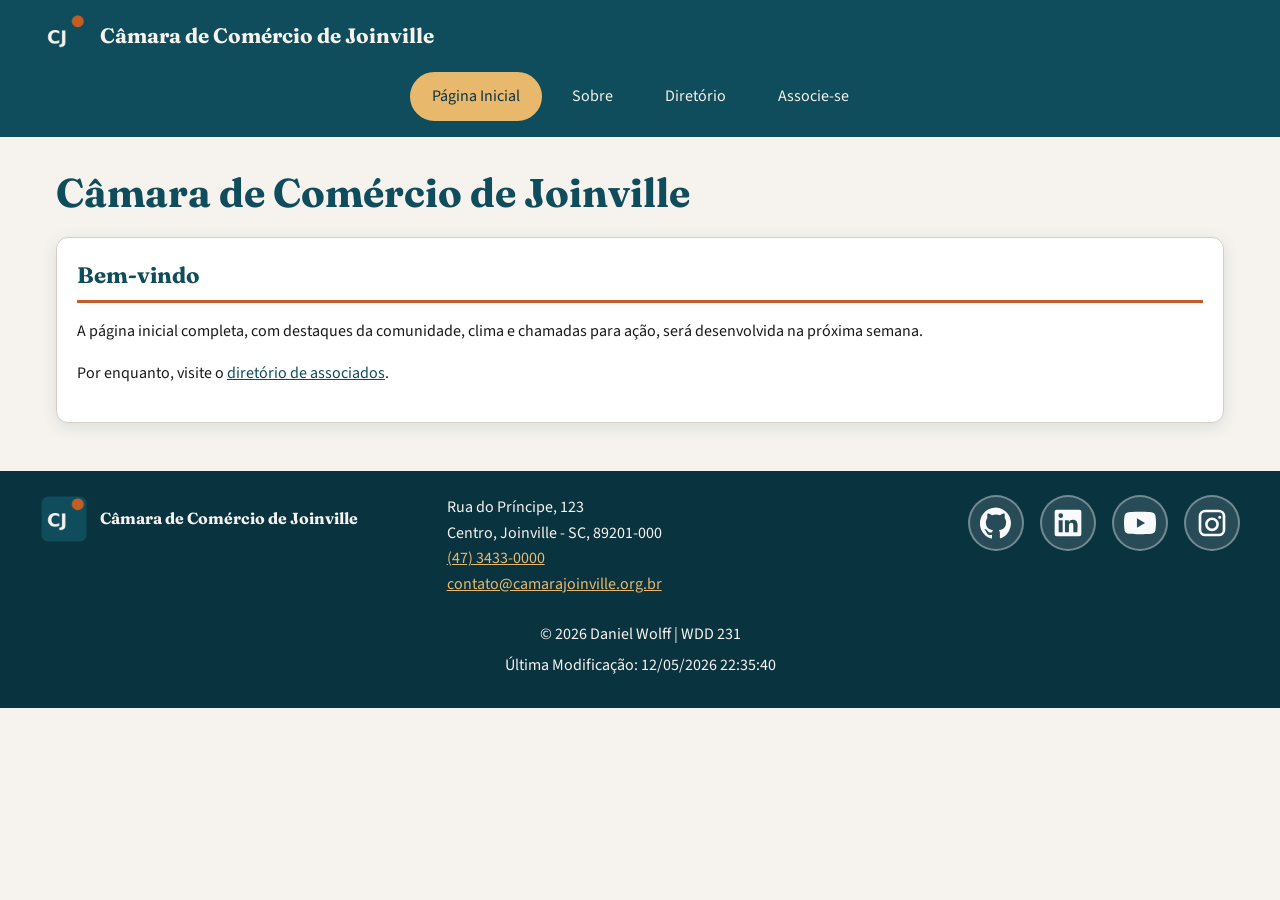
==== camara/index.html @ e0ecb4de "Add Chamber of Commerce directory page with JSON-driven member cards." ====
<!DOCTYPE html>
<html lang="pt-BR">
  <head>
    <meta charset="UTF-8">
    <meta name="viewport" content="width=device-width, initial-scale=1.0">
    <meta
      name="description"
      content="Câmara de Comércio de Joinville: recursos, networking e diretório para empresas de Santa Catarina."
    >
    <meta name="author" content="Daniel Wolff">
    <title>Página Inicial | Câmara de Comércio de Joinville</title>
    <link rel="icon" href="favicon.ico">
    <link rel="preconnect" href="https://fonts.googleapis.com">
    <link rel="preconnect" href="https://fonts.gstatic.com" crossorigin>
    <link
      href="https://fonts.googleapis.com/css2?family=Fraunces:opsz,wght@9..144,600;9..144,700&family=Source+Sans+3:wght@400;600;700&display=swap"
      rel="stylesheet"
    >
    <link rel="stylesheet" href="estilos/normalize.css">
    <link rel="stylesheet" href="estilos/telas-pequenas.css">
    <link rel="stylesheet" href="estilos/maior.css">
    <script src="scripts/navegacao.js" defer></script>
    <script src="scripts/data.js" defer></script>
  </head>
  <body>
    <header>
      <div class="cabecalho-conteudo">
        <a class="marca" href="index.html">
          <img src="imagens/logo.png" alt="Logotipo da Câmara de Comércio de Joinville" width="48" height="48">
          <span>Câmara de Comércio de Joinville</span>
        </a>
        <button
          id="menu-hamburguer"
          type="button"
          aria-label="Abrir menu de navegação"
          aria-expanded="false"
          aria-controls="navegacao-principal"
        >
          <span></span>
          <span></span>
          <span></span>
        </button>
      </div>
      <nav id="navegacao-principal" aria-label="Navegação principal">
        <ul>
          <li><a href="index.html" aria-current="page">Página Inicial</a></li>
          <li><a href="sobre.html">Sobre</a></li>
          <li><a href="diretorio.html">Diretório</a></li>
          <li><a href="associe-se.html">Associe-se</a></li>
        </ul>
      </nav>
    </header>

    <main>
      <h1>Câmara de Comércio de Joinville</h1>
      <section class="pagina-resumo">
        <h2>Bem-vindo</h2>
        <p>
          A página inicial completa, com destaques da comunidade, clima e
          chamadas para ação, será desenvolvida na próxima semana.
        </p>
        <p>
          Por enquanto, visite o
          <a href="diretorio.html">diretório de associados</a>.
        </p>
      </section>
    </main>

    <footer>
      <div class="rodape-grade">
        <div class="rodape-marca">
          <img src="imagens/logo.png" alt="" width="48" height="48">
          <p>Câmara de Comércio de Joinville</p>
        </div>
        <address>
          Rua do Príncipe, 123<br>
          Centro, Joinville - SC, 89201-000<br>
          <a href="tel:+554734330000">(47) 3433-0000</a><br>
          <a href="mailto:contato@camarajoinville.org.br">contato@camarajoinville.org.br</a>
        </address>
        <nav class="redes-sociais" aria-label="Redes sociais">
          <a href="https://github.com/danieldiaswolff" target="_blank" rel="noopener noreferrer" aria-label="GitHub de Daniel Wolff">
            <img src="imagens/icon-github.svg" alt="" width="32" height="32">
          </a>
          <a href="https://www.linkedin.com/in/danieldiaswolff/" target="_blank" rel="noopener noreferrer" aria-label="LinkedIn de Daniel Wolff">
            <img src="imagens/icon-linkedin.svg" alt="" width="32" height="32">
          </a>
          <a href="https://www.youtube.com/" target="_blank" rel="noopener noreferrer" aria-label="YouTube">
            <img src="imagens/icon-youtube.svg" alt="" width="32" height="32">
          </a>
          <a href="https://www.instagram.com/" target="_blank" rel="noopener noreferrer" aria-label="Instagram">
            <img src="imagens/icon-instagram.svg" alt="" width="32" height="32">
          </a>
        </nav>
      </div>
      <p>
        &copy; <span id="anoAtual"></span> Daniel Wolff | WDD 231
      </p>
      <p id="ultimaModificacao"></p>
    </footer>
  </body>
</html>
---- camara/estilos/telas-pequenas.css ----
:root {
  --cor-primaria: #0f4c5c;
  --cor-primaria-escura: #0a3340;
  --cor-secundaria: #c45c26;
  --cor-destaque: #e8b86d;
  --cor-fundo: #f6f3ee;
  --cor-texto: #1a1a1a;
  --cor-texto-claro: #f6f3ee;
  --cor-borda: #d7cfc4;
  --cor-cartao: #ffffff;
  --cor-prata: #4b5563;
  --cor-ouro: #92400e;
  --cor-membro: #0f4c5c;
  --sombra: 0 0.25rem 1rem rgba(15, 76, 92, 0.12);
  --largura-maxima: 75rem;
  --espacamento: 1rem;
  --raio: 0.75rem;
}

*,
*::before,
*::after {
  box-sizing: border-box;
}

html {
  scroll-behavior: smooth;
}

body {
  font-family: "Source Sans 3", "Segoe UI", sans-serif;
  color: var(--cor-texto);
  background-color: var(--cor-fundo);
  line-height: 1.6;
  margin: 0;
}

img {
  max-width: 100%;
  height: auto;
  display: block;
}

a {
  color: var(--cor-primaria);
}

a:focus-visible,
button:focus-visible {
  outline: 3px solid var(--cor-secundaria);
  outline-offset: 2px;
}

header {
  background-color: var(--cor-primaria);
  color: var(--cor-texto-claro);
  padding: 0.75rem var(--espacamento);
}

.cabecalho-conteudo {
  display: flex;
  align-items: center;
  justify-content: space-between;
  gap: 1rem;
  max-width: var(--largura-maxima);
  margin: 0 auto;
}

.marca {
  display: flex;
  align-items: center;
  gap: 0.75rem;
  color: var(--cor-texto-claro);
  text-decoration: none;
}

.marca img {
  width: 3rem;
  height: 3rem;
  border-radius: 0.5rem;
}

.marca span {
  font-family: "Fraunces", Georgia, serif;
  font-size: 1.05rem;
  font-weight: 700;
  line-height: 1.2;
}

#menu-hamburguer {
  display: flex;
  flex-direction: column;
  justify-content: center;
  gap: 0.3rem;
  width: 2.75rem;
  height: 2.75rem;
  padding: 0.5rem;
  border: 2px solid var(--cor-texto-claro);
  border-radius: 0.5rem;
  background: transparent;
  cursor: pointer;
}

#menu-hamburguer span {
  display: block;
  width: 100%;
  height: 0.2rem;
  background-color: var(--cor-texto-claro);
  border-radius: 1rem;
  transition: transform 0.2s ease, opacity 0.2s ease;
}

#menu-hamburguer.aberto span:nth-child(1) {
  transform: translateY(0.5rem) rotate(45deg);
}

#menu-hamburguer.aberto span:nth-child(2) {
  opacity: 0;
}

#menu-hamburguer.aberto span:nth-child(3) {
  transform: translateY(-0.5rem) rotate(-45deg);
}

#navegacao-principal {
  display: none;
  background-color: var(--cor-primaria-escura);
}

#navegacao-principal.aberto {
  display: block;
}

#navegacao-principal ul {
  list-style: none;
  margin: 0;
  padding: 0.5rem var(--espacamento) 1rem;
}

#navegacao-principal a {
  display: block;
  padding: 0.75rem 0.5rem;
  color: var(--cor-texto-claro);
  text-decoration: none;
  border-bottom: 1px solid rgba(246, 243, 238, 0.15);
}

#navegacao-principal a:hover,
#navegacao-principal a[aria-current="page"] {
  color: var(--cor-destaque);
}

main {
  max-width: var(--largura-maxima);
  margin: 0 auto;
  padding: 1.5rem var(--espacamento) 3rem;
}

main > h1 {
  font-family: "Fraunces", Georgia, serif;
  color: var(--cor-primaria);
  margin-top: 0;
  margin-bottom: 0.75rem;
  font-size: 2rem;
}

.introducao {
  margin: 0 0 1.25rem;
  max-width: 42rem;
}

.pagina-resumo {
  background-color: var(--cor-cartao);
  border: 1px solid var(--cor-borda);
  border-radius: var(--raio);
  box-shadow: var(--sombra);
  padding: 1.25rem;
}

.controles-exibicao {
  display: flex;
  flex-wrap: wrap;
  gap: 0.75rem;
  margin-bottom: 1.25rem;
}

.controles-exibicao button {
  flex: 1 1 8rem;
  padding: 0.7rem 1rem;
  border: 2px solid var(--cor-primaria);
  border-radius: 999px;
  background-color: transparent;
  color: var(--cor-primaria);
  font-weight: 700;
  cursor: pointer;
}

.controles-exibicao button:hover,
.controles-exibicao button.ativo {
  background-color: var(--cor-primaria);
  color: var(--cor-texto-claro);
}

section h2 {
  font-family: "Fraunces", Georgia, serif;
  color: var(--cor-primaria);
  margin-top: 0;
  margin-bottom: 1rem;
  font-size: 1.4rem;
  border-bottom: 3px solid var(--cor-secundaria);
  padding-bottom: 0.4rem;
}

#membros.grade {
  display: grid;
  grid-template-columns: 1fr;
  gap: 1rem;
}

#membros.grade article {
  background-color: var(--cor-cartao);
  border: 1px solid var(--cor-borda);
  border-radius: var(--raio);
  box-shadow: var(--sombra);
  padding: 1rem;
  text-align: center;
}

#membros.grade img {
  width: 100%;
  aspect-ratio: 1;
  margin: 0 auto 0.75rem;
  border-radius: calc(var(--raio) - 0.25rem);
  object-fit: cover;
}

#membros.lista {
  display: flex;
  flex-direction: column;
  border: 1px solid var(--cor-borda);
  border-radius: var(--raio);
  overflow: hidden;
  background-color: var(--cor-cartao);
}

#membros.lista article {
  display: grid;
  gap: 0.35rem;
  padding: 1rem;
  border-bottom: 1px solid var(--cor-borda);
  text-align: left;
}

#membros.lista article:nth-child(even) {
  background-color: #efeae3;
}

#membros.lista article:last-child {
  border-bottom: none;
}

#membros.lista img,
#membros.lista .membro-setor {
  display: none;
}

#membros h3 {
  margin: 0 0 0.35rem;
  color: var(--cor-primaria);
  font-size: 1.15rem;
}

#membros p {
  margin: 0.2rem 0;
}

#membros a {
  font-weight: 600;
}

.nivel {
  display: inline-block;
  margin-top: 0.5rem;
  padding: 0.2rem 0.65rem;
  border-radius: 999px;
  color: #fff;
  font-size: 0.85rem;
  font-weight: 700;
}

.nivel-1 {
  background-color: var(--cor-membro);
}

.nivel-2 {
  background-color: var(--cor-prata);
}

.nivel-3 {
  background-color: var(--cor-ouro);
}

.erro {
  color: #7f1d1d;
  font-weight: 700;
}

footer {
  background-color: var(--cor-primaria-escura);
  color: var(--cor-texto-claro);
  padding: 1.5rem var(--espacamento);
  text-align: center;
}

.rodape-grade {
  display: flex;
  flex-direction: column;
  gap: 1.25rem;
  align-items: center;
  margin-bottom: 1.25rem;
}

.rodape-marca {
  display: flex;
  align-items: center;
  gap: 0.75rem;
}

.rodape-marca img {
  width: 3rem;
  height: 3rem;
  border-radius: 0.5rem;
}

.rodape-marca p {
  margin: 0;
  font-family: "Fraunces", Georgia, serif;
  font-weight: 700;
}

address {
  font-style: normal;
  line-height: 1.6;
}

address a {
  color: var(--cor-destaque);
}

.redes-sociais {
  display: flex;
  justify-content: center;
  gap: 1rem;
}

.redes-sociais a {
  display: inline-flex;
  align-items: center;
  justify-content: center;
  width: 3.5rem;
  height: 3.5rem;
  border-radius: 50%;
  background-color: rgba(255, 255, 255, 0.12);
  border: 2px solid rgba(255, 255, 255, 0.35);
  text-decoration: none;
}

.redes-sociais a:hover {
  background-color: var(--cor-secundaria);
  border-color: var(--cor-secundaria);
}

.redes-sociais img {
  width: 2rem;
  height: 2rem;
}

footer > p {
  margin: 0.35rem 0;
}
---- camara/estilos/maior.css ----
@media screen and (min-width: 48rem) {
  #menu-hamburguer {
    display: none;
  }

  header {
    padding-bottom: 0;
  }

  .cabecalho-conteudo {
    flex-wrap: wrap;
  }

  .marca span {
    font-size: 1.3rem;
  }

  #navegacao-principal {
    display: block;
    width: 100%;
    background-color: transparent;
  }

  #navegacao-principal ul {
    display: flex;
    justify-content: center;
    gap: 0.5rem;
    padding: 0.75rem 0 1rem;
  }

  #navegacao-principal a {
    border: 2px solid transparent;
    border-radius: 999px;
    padding: 0.6rem 1.25rem;
    transition: background-color 0.2s ease, color 0.2s ease, border-color 0.2s ease;
  }

  #navegacao-principal a:hover,
  #navegacao-principal a[aria-current="page"] {
    background-color: var(--cor-destaque);
    border-color: var(--cor-destaque);
    color: var(--cor-primaria-escura);
  }

  .controles-exibicao button {
    flex: 0 1 auto;
    min-width: 8rem;
  }

  #membros.grade {
    grid-template-columns: repeat(2, minmax(0, 1fr));
  }

  .rodape-grade {
    display: grid;
    grid-template-columns: repeat(3, minmax(0, 1fr));
    align-items: start;
    text-align: left;
    max-width: var(--largura-maxima);
    margin: 0 auto 1.5rem;
  }

  .redes-sociais {
    justify-content: flex-end;
  }
}

@media screen and (min-width: 64rem) {
  main > h1 {
    font-size: 2.5rem;
  }

  #membros.grade {
    grid-template-columns: repeat(3, minmax(0, 1fr));
  }

  #membros.lista article {
    grid-template-columns: 1.3fr 1.7fr 0.9fr 1.2fr auto;
    align-items: center;
    gap: 1rem;
  }

  #membros.lista h3,
  #membros.lista p {
    margin: 0;
  }
}
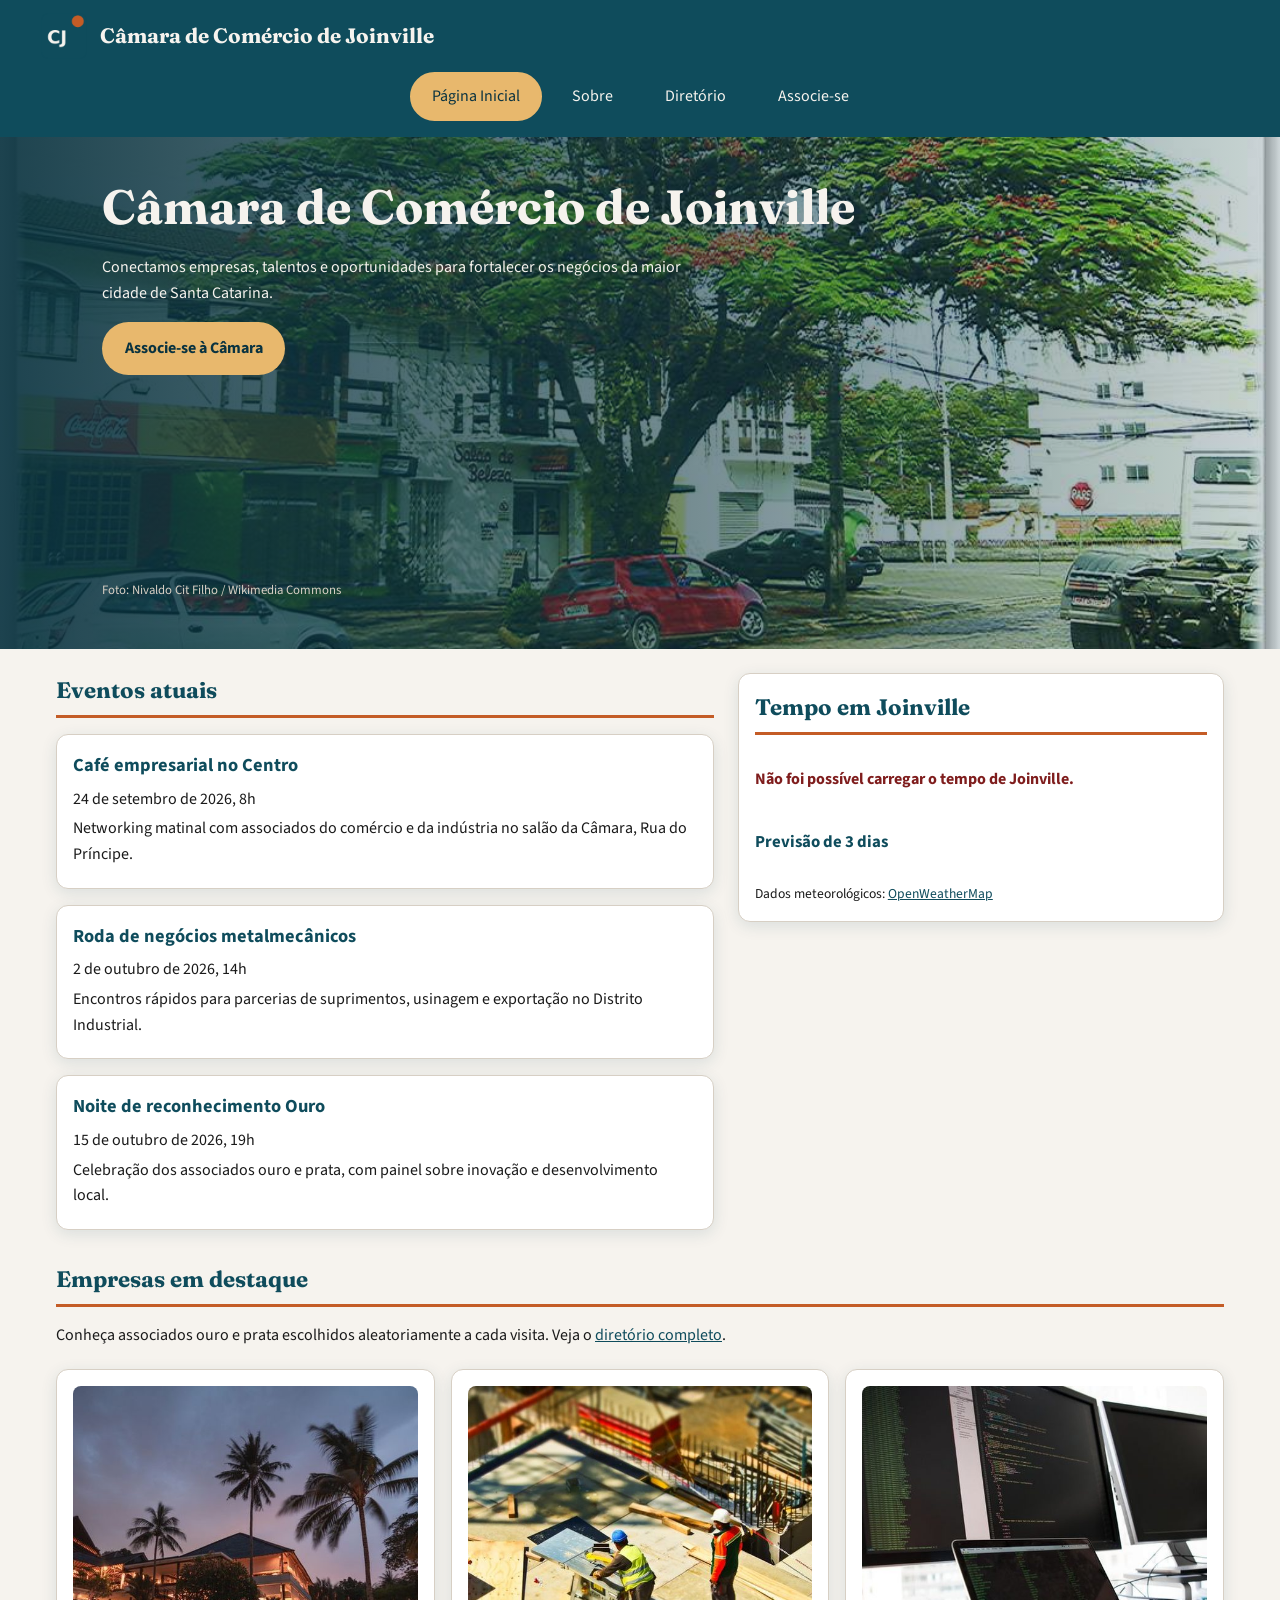
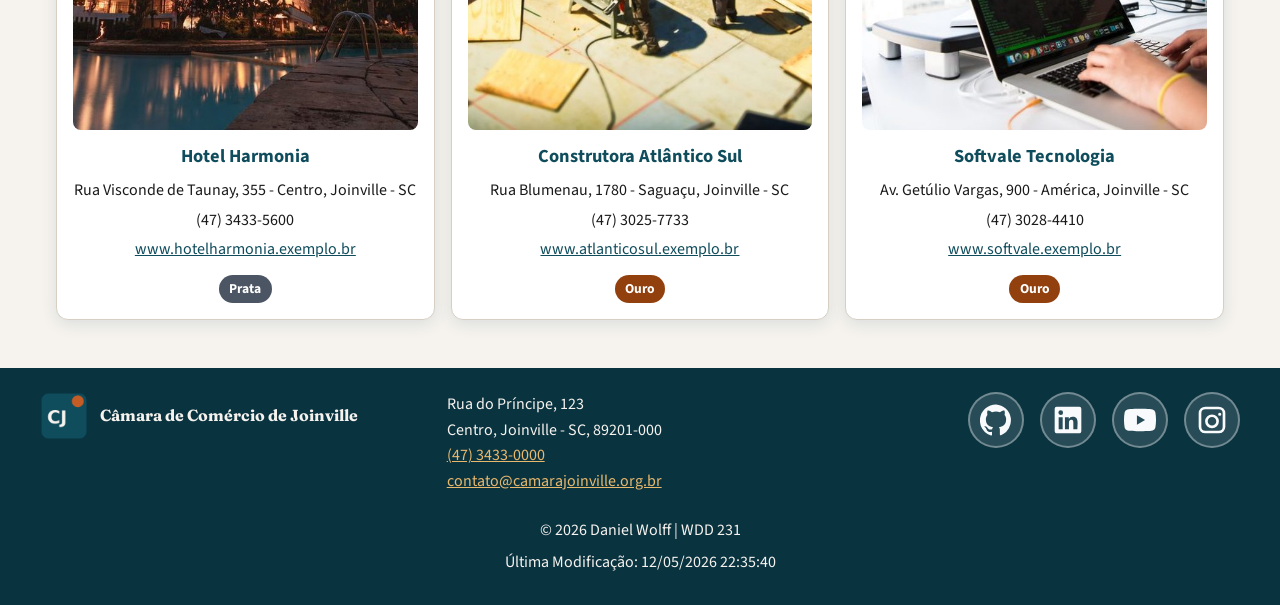
==== commit 268f1366: "Enhance homepage layout and content for the Chamber of Commerce, adding event listings, weather upda" ====
--- a/camara/index.html
+++ b/camara/index.html
@@ -5,11 +5,18 @@
     <meta name="viewport" content="width=device-width, initial-scale=1.0">
     <meta
       name="description"
-      content="Câmara de Comércio de Joinville: recursos, networking e diretório para empresas de Santa Catarina."
+      content="Bem-vindo à Câmara de Comércio de Joinville: eventos, clima da cidade, empresas em destaque e convite para se associar."
     >
     <meta name="author" content="Daniel Wolff">
     <title>Página Inicial | Câmara de Comércio de Joinville</title>
     <link rel="icon" href="favicon.ico">
+    <meta property="og:title" content="Página Inicial | Câmara de Comércio de Joinville">
+    <meta
+      property="og:description"
+      content="Eventos, clima e empresas em destaque da Câmara de Comércio de Joinville. Associe-se e fortaleça seus negócios em Santa Catarina."
+    >
+    <meta property="og:image" content="https://danieldiaswolff.github.io/wdd231/camara/imagens/og-inicio.jpg">
+    <meta property="og:url" content="https://danieldiaswolff.github.io/wdd231/camara/">
     <link rel="preconnect" href="https://fonts.googleapis.com">
     <link rel="preconnect" href="https://fonts.gstatic.com" crossorigin>
     <link
@@ -21,8 +28,10 @@
     <link rel="stylesheet" href="estilos/maior.css">
     <script src="scripts/navegacao.js" defer></script>
     <script src="scripts/data.js" defer></script>
+    <script src="scripts/clima.js" defer></script>
+    <script src="scripts/destaques.js" defer></script>
   </head>
-  <body>
+  <body class="pagina-inicial">
     <header>
       <div class="cabecalho-conteudo">
         <a class="marca" href="index.html">
@@ -52,18 +61,89 @@
     </header>
 
     <main>
-      <h1>Câmara de Comércio de Joinville</h1>
-      <section class="pagina-resumo">
-        <h2>Bem-vindo</h2>
-        <p>
-          A página inicial completa, com destaques da comunidade, clima e
-          chamadas para ação, será desenvolvida na próxima semana.
-        </p>
-        <p>
-          Por enquanto, visite o
-          <a href="diretorio.html">diretório de associados</a>.
-        </p>
+      <section class="heroi">
+        <img
+          src="imagens/heroi-joinville.jpg"
+          alt="Rua comercial de Joinville com lojas, uma árvore florida e carros estacionados"
+          width="1100"
+          height="499"
+          fetchpriority="high"
+        >
+        <div class="heroi-painel">
+          <h1>Câmara de Comércio de Joinville</h1>
+          <p>
+            Conectamos empresas, talentos e oportunidades para fortalecer os
+            negócios da maior cidade de Santa Catarina.
+          </p>
+          <a class="botao-cta" href="associe-se.html">Associe-se à Câmara</a>
+          <p class="credito-foto">Foto: Nivaldo Cit Filho / Wikimedia Commons</p>
+        </div>
       </section>
+
+      <div class="conteudo-inicio">
+        <div class="grade-info">
+          <section class="secao-eventos" aria-labelledby="titulo-eventos">
+            <h2 id="titulo-eventos">Eventos atuais</h2>
+            <div class="lista-eventos">
+              <article class="cartao-evento">
+                <h3>Café empresarial no Centro</h3>
+                <p>
+                  <time datetime="2026-09-24T08:00">24 de setembro de 2026, 8h</time>
+                </p>
+                <p>
+                  Networking matinal com associados do comércio e da indústria
+                  no salão da Câmara, Rua do Príncipe.
+                </p>
+              </article>
+              <article class="cartao-evento">
+                <h3>Roda de negócios metalmecânicos</h3>
+                <p>
+                  <time datetime="2026-10-02T14:00">2 de outubro de 2026, 14h</time>
+                </p>
+                <p>
+                  Encontros rápidos para parcerias de suprimentos, usinagem e
+                  exportação no Distrito Industrial.
+                </p>
+              </article>
+              <article class="cartao-evento">
+                <h3>Noite de reconhecimento Ouro</h3>
+                <p>
+                  <time datetime="2026-10-15T19:00">15 de outubro de 2026, 19h</time>
+                </p>
+                <p>
+                  Celebração dos associados ouro e prata, com painel sobre
+                  inovação e desenvolvimento local.
+                </p>
+              </article>
+            </div>
+          </section>
+
+          <section class="secao-tempo" aria-labelledby="titulo-tempo">
+            <h2 id="titulo-tempo">Tempo em Joinville</h2>
+            <div id="tempo-atual" aria-live="polite">
+              <p>Carregando o tempo atual...</p>
+            </div>
+            <h3>Previsão de 3 dias</h3>
+            <ul id="previsao" class="lista-previsao">
+              <li>Carregando a previsão...</li>
+            </ul>
+            <p class="credito-clima">
+              Dados meteorológicos:
+              <a href="https://openweathermap.org/" target="_blank" rel="noopener noreferrer">OpenWeatherMap</a>
+            </p>
+          </section>
+        </div>
+
+        <section class="secao-destaques" aria-labelledby="titulo-destaques">
+          <h2 id="titulo-destaques">Empresas em destaque</h2>
+          <p class="introducao">
+            Conheça associados ouro e prata escolhidos aleatoriamente a cada
+            visita. Veja o
+            <a href="diretorio.html">diretório completo</a>.
+          </p>
+          <div id="destaques" class="grade-destaques"></div>
+        </section>
+      </div>
     </main>
 
     <footer>
--- a/camara/estilos/telas-pequenas.css
+++ b/camara/estilos/telas-pequenas.css
@@ -378,3 +378,176 @@
 footer > p {
   margin: 0.35rem 0;
 }
+
+.pagina-inicial main {
+  max-width: none;
+  padding: 0;
+}
+
+.heroi {
+  display: flex;
+  flex-direction: column;
+  background-color: var(--cor-primaria);
+}
+
+.heroi img {
+  width: 100%;
+  height: 14rem;
+  object-fit: cover;
+}
+
+.heroi-painel {
+  padding: 1.25rem var(--espacamento) 1.5rem;
+  color: var(--cor-texto-claro);
+}
+
+.heroi-painel h1 {
+  font-family: "Fraunces", Georgia, serif;
+  margin: 0 0 0.6rem;
+  font-size: 1.85rem;
+  color: var(--cor-texto-claro);
+}
+
+.heroi-painel p {
+  margin: 0 0 1rem;
+  max-width: 38rem;
+}
+
+.botao-cta {
+  display: inline-block;
+  width: fit-content;
+  align-self: flex-start;
+  background-color: var(--cor-destaque);
+  color: var(--cor-primaria-escura);
+  font-weight: 700;
+  text-decoration: none;
+  padding: 0.85rem 1.4rem;
+  border-radius: 999px;
+}
+
+.botao-cta:hover {
+  background-color: var(--cor-texto-claro);
+}
+
+.credito-foto {
+  margin: 0.9rem 0 0;
+  font-size: 0.8rem;
+  color: #d7cfc4;
+}
+
+.conteudo-inicio {
+  max-width: var(--largura-maxima);
+  margin: 0 auto;
+  padding: 1.5rem var(--espacamento) 3rem;
+}
+
+.grade-info {
+  display: grid;
+  grid-template-columns: 1fr;
+  gap: 1.5rem;
+  margin-bottom: 2rem;
+}
+
+.lista-eventos,
+.grade-destaques {
+  display: grid;
+  grid-template-columns: 1fr;
+  gap: 1rem;
+}
+
+.cartao-evento,
+.cartao-destaque,
+.secao-tempo {
+  background-color: var(--cor-cartao);
+  border: 1px solid var(--cor-borda);
+  border-radius: var(--raio);
+  box-shadow: var(--sombra);
+  padding: 1rem;
+}
+
+.cartao-evento h3,
+.cartao-destaque h3 {
+  margin: 0 0 0.4rem;
+  color: var(--cor-primaria);
+  font-size: 1.15rem;
+}
+
+.cartao-evento p,
+.cartao-destaque p {
+  margin: 0.25rem 0;
+}
+
+.secao-tempo h3 {
+  font-size: 1.05rem;
+  margin: 1.25rem 0 0.75rem;
+  color: var(--cor-primaria);
+}
+
+#tempo-atual {
+  display: flex;
+  align-items: center;
+  gap: 0.75rem;
+}
+
+.temperatura-atual {
+  margin: 0;
+  font-size: 2.4rem;
+  font-weight: 700;
+  line-height: 1;
+  color: var(--cor-primaria);
+}
+
+#tempo-atual figure {
+  margin: 0;
+  display: flex;
+  align-items: center;
+  gap: 0.35rem;
+}
+
+#tempo-atual figcaption {
+  font-weight: 600;
+}
+
+.lista-previsao {
+  list-style: none;
+  margin: 0;
+  padding: 0;
+  display: grid;
+  grid-template-columns: 1fr;
+  gap: 0.75rem;
+}
+
+.lista-previsao li {
+  background-color: var(--cor-fundo);
+  border-radius: var(--raio);
+  padding: 0.75rem;
+  text-align: center;
+}
+
+.previsao-dia {
+  margin: 0;
+  font-weight: 700;
+  color: var(--cor-primaria);
+}
+
+.previsao-temp {
+  margin: 0.2rem 0 0;
+  font-size: 1.25rem;
+}
+
+.credito-clima {
+  margin: 1rem 0 0;
+  font-size: 0.85rem;
+}
+
+.cartao-destaque {
+  text-align: center;
+}
+
+.cartao-destaque img {
+  width: 100%;
+  aspect-ratio: 1;
+  margin: 0 auto 0.75rem;
+  border-radius: calc(var(--raio) - 0.25rem);
+  object-fit: cover;
+}
--- a/camara/estilos/maior.css
+++ b/camara/estilos/maior.css
@@ -63,11 +63,62 @@
   .redes-sociais {
     justify-content: flex-end;
   }
+
+  .heroi {
+    position: relative;
+  }
+
+  .heroi img {
+    height: 26rem;
+  }
+
+  .heroi-painel {
+    position: absolute;
+    inset: 0;
+    display: flex;
+    flex-direction: column;
+    justify-content: center;
+    padding: 2rem 8%;
+    background: linear-gradient(90deg, rgba(10, 51, 64, 0.92) 0%, rgba(10, 51, 64, 0.55) 55%, rgba(10, 51, 64, 0.2) 100%);
+  }
+
+  .heroi-painel h1 {
+    font-size: 2.4rem;
+  }
+
+  .heroi-painel .credito-foto {
+    margin-top: auto;
+  }
+
+  .grade-info {
+    grid-template-columns: 1.15fr 0.85fr;
+    align-items: start;
+  }
+
+  .lista-previsao {
+    grid-template-columns: repeat(3, minmax(0, 1fr));
+  }
+
+  .grade-destaques {
+    grid-template-columns: repeat(3, minmax(0, 1fr));
+  }
 }
 
 @media screen and (min-width: 64rem) {
   main > h1 {
     font-size: 2.5rem;
+  }
+
+  .heroi img {
+    height: 32rem;
+  }
+
+  .heroi-painel h1 {
+    font-size: 3rem;
+  }
+
+  .grade-destaques {
+    grid-template-columns: repeat(3, minmax(0, 1fr));
   }
 
   #membros.grade {
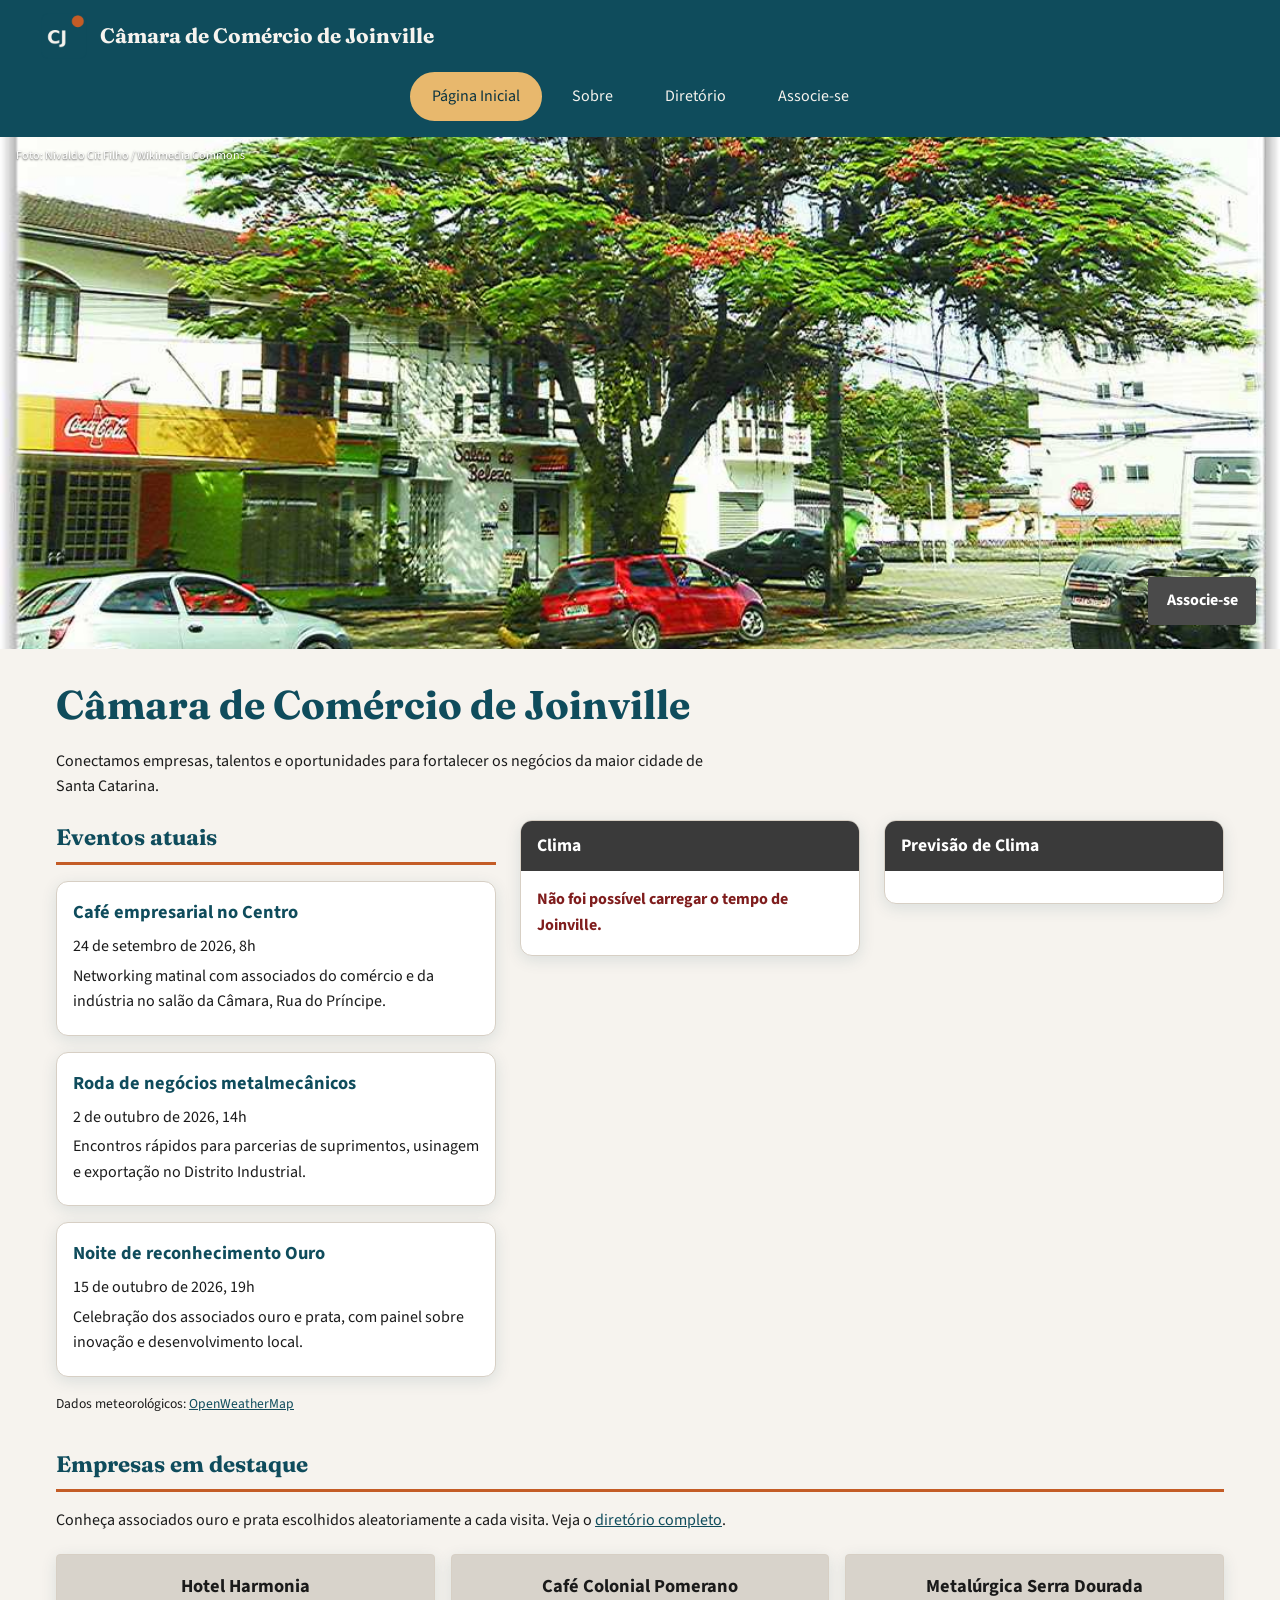
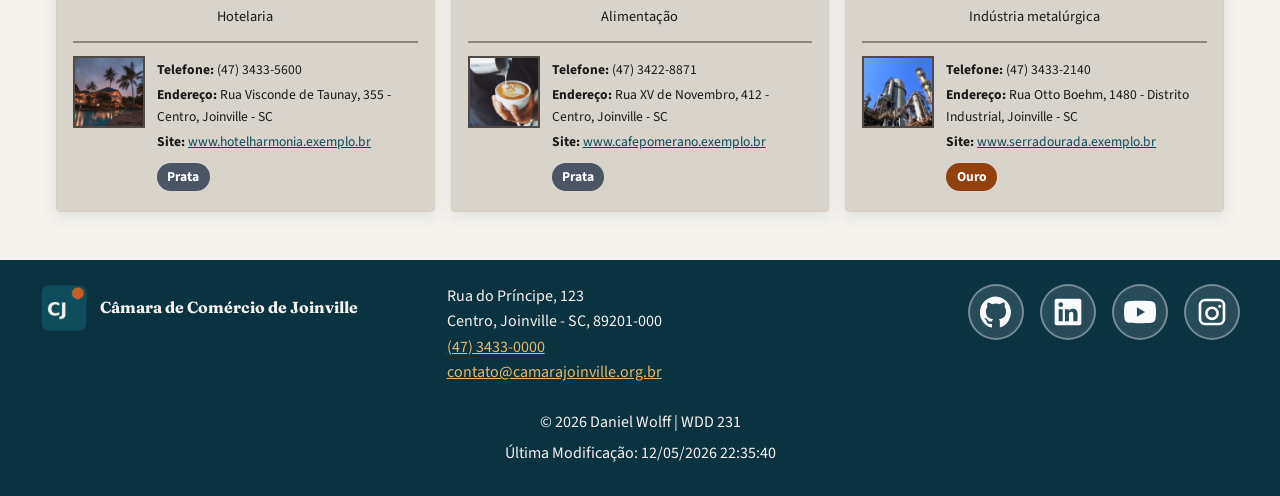
==== commit 0d13c6de: "Align the chamber homepage with the course wireframe. Move the join CTA onto the hero image, split w" ====
--- a/camara/index.html
+++ b/camara/index.html
@@ -69,18 +69,16 @@
           height="499"
           fetchpriority="high"
         >
-        <div class="heroi-painel">
-          <h1>Câmara de Comércio de Joinville</h1>
-          <p>
-            Conectamos empresas, talentos e oportunidades para fortalecer os
-            negócios da maior cidade de Santa Catarina.
-          </p>
-          <a class="botao-cta" href="associe-se.html">Associe-se à Câmara</a>
-          <p class="credito-foto">Foto: Nivaldo Cit Filho / Wikimedia Commons</p>
-        </div>
+        <p class="credito-foto">Foto: Nivaldo Cit Filho / Wikimedia Commons</p>
+        <a class="botao-cta" href="associe-se.html">Associe-se</a>
       </section>
 
       <div class="conteudo-inicio">
+        <h1>Câmara de Comércio de Joinville</h1>
+        <p class="introducao">
+          Conectamos empresas, talentos e oportunidades para fortalecer os
+          negócios da maior cidade de Santa Catarina.
+        </p>
         <div class="grade-info">
           <section class="secao-eventos" aria-labelledby="titulo-eventos">
             <h2 id="titulo-eventos">Eventos atuais</h2>
@@ -118,21 +116,23 @@
             </div>
           </section>
 
-          <section class="secao-tempo" aria-labelledby="titulo-tempo">
-            <h2 id="titulo-tempo">Tempo em Joinville</h2>
+          <section class="cartao-clima" aria-labelledby="titulo-clima">
+            <h2 id="titulo-clima">Clima</h2>
             <div id="tempo-atual" aria-live="polite">
               <p>Carregando o tempo atual...</p>
             </div>
-            <h3>Previsão de 3 dias</h3>
+          </section>
+          <section class="cartao-previsao" aria-labelledby="titulo-previsao">
+            <h2 id="titulo-previsao">Previsão de Clima</h2>
             <ul id="previsao" class="lista-previsao">
               <li>Carregando a previsão...</li>
             </ul>
-            <p class="credito-clima">
-              Dados meteorológicos:
-              <a href="https://openweathermap.org/" target="_blank" rel="noopener noreferrer">OpenWeatherMap</a>
-            </p>
           </section>
         </div>
+        <p class="credito-clima">
+          Dados meteorológicos:
+          <a href="https://openweathermap.org/" target="_blank" rel="noopener noreferrer">OpenWeatherMap</a>
+        </p>
 
         <section class="secao-destaques" aria-labelledby="titulo-destaques">
           <h2 id="titulo-destaques">Empresas em destaque</h2>
--- a/camara/estilos/telas-pequenas.css
+++ b/camara/estilos/telas-pequenas.css
@@ -385,60 +385,57 @@
 }
 
 .heroi {
-  display: flex;
-  flex-direction: column;
+  position: relative;
   background-color: var(--cor-primaria);
 }
 
 .heroi img {
   width: 100%;
-  height: 14rem;
+  height: 16rem;
   object-fit: cover;
 }
 
-.heroi-painel {
-  padding: 1.25rem var(--espacamento) 1.5rem;
+.botao-cta {
+  position: absolute;
+  right: 1rem;
+  bottom: 1rem;
+  z-index: 1;
+  display: inline-block;
+  background-color: #4a4a4a;
+  color: #fff;
+  font-weight: 700;
+  text-decoration: none;
+  padding: 0.7rem 1.15rem;
+  border-radius: 0.25rem;
+}
+
+.botao-cta:hover {
+  background-color: var(--cor-primaria-escura);
   color: var(--cor-texto-claro);
 }
 
-.heroi-painel h1 {
-  font-family: "Fraunces", Georgia, serif;
-  margin: 0 0 0.6rem;
-  font-size: 1.85rem;
-  color: var(--cor-texto-claro);
-}
-
-.heroi-painel p {
-  margin: 0 0 1rem;
-  max-width: 38rem;
-}
-
-.botao-cta {
-  display: inline-block;
-  width: fit-content;
-  align-self: flex-start;
-  background-color: var(--cor-destaque);
-  color: var(--cor-primaria-escura);
-  font-weight: 700;
-  text-decoration: none;
-  padding: 0.85rem 1.4rem;
-  border-radius: 999px;
-}
-
-.botao-cta:hover {
-  background-color: var(--cor-texto-claro);
-}
-
 .credito-foto {
-  margin: 0.9rem 0 0;
-  font-size: 0.8rem;
-  color: #d7cfc4;
+  position: absolute;
+  left: 1rem;
+  top: 0.6rem;
+  margin: 0;
+  font-size: 0.75rem;
+  color: #fff;
+  text-shadow: 0 1px 2px rgba(0, 0, 0, 0.7);
 }
 
 .conteudo-inicio {
   max-width: var(--largura-maxima);
   margin: 0 auto;
   padding: 1.5rem var(--espacamento) 3rem;
+}
+
+.conteudo-inicio > h1 {
+  font-family: "Fraunces", Georgia, serif;
+  color: var(--cor-primaria);
+  margin-top: 0;
+  margin-bottom: 0.75rem;
+  font-size: 2rem;
 }
 
 .grade-info {
@@ -455,9 +452,7 @@
   gap: 1rem;
 }
 
-.cartao-evento,
-.cartao-destaque,
-.secao-tempo {
+.cartao-evento {
   background-color: var(--cor-cartao);
   border: 1px solid var(--cor-borda);
   border-radius: var(--raio);
@@ -465,89 +460,139 @@
   padding: 1rem;
 }
 
-.cartao-evento h3,
-.cartao-destaque h3 {
+.cartao-evento h3 {
   margin: 0 0 0.4rem;
   color: var(--cor-primaria);
   font-size: 1.15rem;
 }
 
-.cartao-evento p,
-.cartao-destaque p {
+.cartao-evento p {
   margin: 0.25rem 0;
 }
 
-.secao-tempo h3 {
-  font-size: 1.05rem;
-  margin: 1.25rem 0 0.75rem;
-  color: var(--cor-primaria);
-}
-
-#tempo-atual {
-  display: flex;
-  align-items: center;
-  gap: 0.75rem;
+.cartao-clima,
+.cartao-previsao {
+  background-color: var(--cor-cartao);
+  border: 1px solid var(--cor-borda);
+  border-radius: var(--raio);
+  box-shadow: var(--sombra);
+  overflow: hidden;
+}
+
+.cartao-clima h2,
+.cartao-previsao h2 {
+  background-color: #3a3a3a;
+  color: #fff;
+  margin: 0;
+  padding: 0.7rem 1rem;
+  border-bottom: none;
+  font-size: 1.1rem;
+  font-family: "Source Sans 3", "Segoe UI", sans-serif;
+}
+
+.corpo-clima {
+  display: flex;
+  align-items: flex-start;
+  gap: 0.5rem;
+  padding: 1rem;
+}
+
+.corpo-clima img {
+  width: 5rem;
+  height: 5rem;
+}
+
+.detalhes-clima p {
+  margin: 0.15rem 0;
 }
 
 .temperatura-atual {
   margin: 0;
-  font-size: 2.4rem;
-  font-weight: 700;
-  line-height: 1;
-  color: var(--cor-primaria);
-}
-
-#tempo-atual figure {
-  margin: 0;
-  display: flex;
-  align-items: center;
-  gap: 0.35rem;
-}
-
-#tempo-atual figcaption {
-  font-weight: 600;
+  font-size: 1.7rem;
+  font-weight: 700;
+  line-height: 1.1;
+}
+
+.descricao-clima {
+  font-weight: 700;
+  margin: 0 0 0.35rem;
+}
+
+#tempo-atual > p {
+  padding: 1rem;
+  margin: 0;
 }
 
 .lista-previsao {
   list-style: none;
   margin: 0;
+  padding: 1rem;
+  display: flex;
+  flex-direction: column;
+  gap: 0.45rem;
+}
+
+.lista-previsao li {
+  margin: 0;
   padding: 0;
+  background: none;
+  text-align: left;
+  font-size: 1.15rem;
+}
+
+.lista-previsao strong {
+  font-size: 1.25rem;
+}
+
+.credito-clima {
+  margin: -1rem 0 2rem;
+  font-size: 0.85rem;
+}
+
+.cartao-destaque {
+  background-color: #d8d3cb;
+  border: 1px solid var(--cor-borda);
+  border-radius: 0.25rem;
+  box-shadow: var(--sombra);
+  padding: 1.1rem 1rem 1.2rem;
+  text-align: center;
+}
+
+.cartao-destaque h3 {
+  margin: 0;
+  color: var(--cor-texto);
+  font-size: 1.15rem;
+}
+
+.destaque-slogan {
+  margin: 0.2rem 0 0.8rem;
+  font-size: 0.9rem;
+}
+
+.destaque-corpo {
   display: grid;
-  grid-template-columns: 1fr;
+  grid-template-columns: 4.5rem minmax(0, 1fr);
   gap: 0.75rem;
-}
-
-.lista-previsao li {
-  background-color: var(--cor-fundo);
-  border-radius: var(--raio);
-  padding: 0.75rem;
-  text-align: center;
-}
-
-.previsao-dia {
-  margin: 0;
-  font-weight: 700;
-  color: var(--cor-primaria);
-}
-
-.previsao-temp {
-  margin: 0.2rem 0 0;
-  font-size: 1.25rem;
-}
-
-.credito-clima {
-  margin: 1rem 0 0;
+  align-items: start;
+  text-align: left;
+  border-top: 2px solid #8f877c;
+  padding-top: 0.85rem;
+}
+
+.cartao-destaque img {
+  width: 4.5rem;
+  height: 4.5rem;
+  margin: 0;
+  border: 2px solid #4f4a44;
+  border-radius: 0;
+  object-fit: cover;
+}
+
+.destaque-dados p {
+  margin: 0.2rem 0;
   font-size: 0.85rem;
 }
 
-.cartao-destaque {
-  text-align: center;
-}
-
-.cartao-destaque img {
-  width: 100%;
-  aspect-ratio: 1;
-  margin: 0 auto 0.75rem;
-  border-radius: calc(var(--raio) - 0.25rem);
-  object-fit: cover;
-}
+.destaque-dados .nivel {
+  margin-top: 0.45rem;
+}
--- a/camara/estilos/maior.css
+++ b/camara/estilos/maior.css
@@ -64,39 +64,18 @@
     justify-content: flex-end;
   }
 
-  .heroi {
-    position: relative;
-  }
-
   .heroi img {
     height: 26rem;
   }
 
-  .heroi-painel {
-    position: absolute;
-    inset: 0;
-    display: flex;
-    flex-direction: column;
-    justify-content: center;
-    padding: 2rem 8%;
-    background: linear-gradient(90deg, rgba(10, 51, 64, 0.92) 0%, rgba(10, 51, 64, 0.55) 55%, rgba(10, 51, 64, 0.2) 100%);
-  }
-
-  .heroi-painel h1 {
-    font-size: 2.4rem;
-  }
-
-  .heroi-painel .credito-foto {
-    margin-top: auto;
+  .botao-cta {
+    right: 1.5rem;
+    bottom: 1.5rem;
   }
 
   .grade-info {
-    grid-template-columns: 1.15fr 0.85fr;
+    grid-template-columns: 1.1fr 0.85fr 0.85fr;
     align-items: start;
-  }
-
-  .lista-previsao {
-    grid-template-columns: repeat(3, minmax(0, 1fr));
   }
 
   .grade-destaques {
@@ -105,16 +84,13 @@
 }
 
 @media screen and (min-width: 64rem) {
-  main > h1 {
+  main > h1,
+  .conteudo-inicio > h1 {
     font-size: 2.5rem;
   }
 
   .heroi img {
     height: 32rem;
-  }
-
-  .heroi-painel h1 {
-    font-size: 3rem;
   }
 
   .grade-destaques {
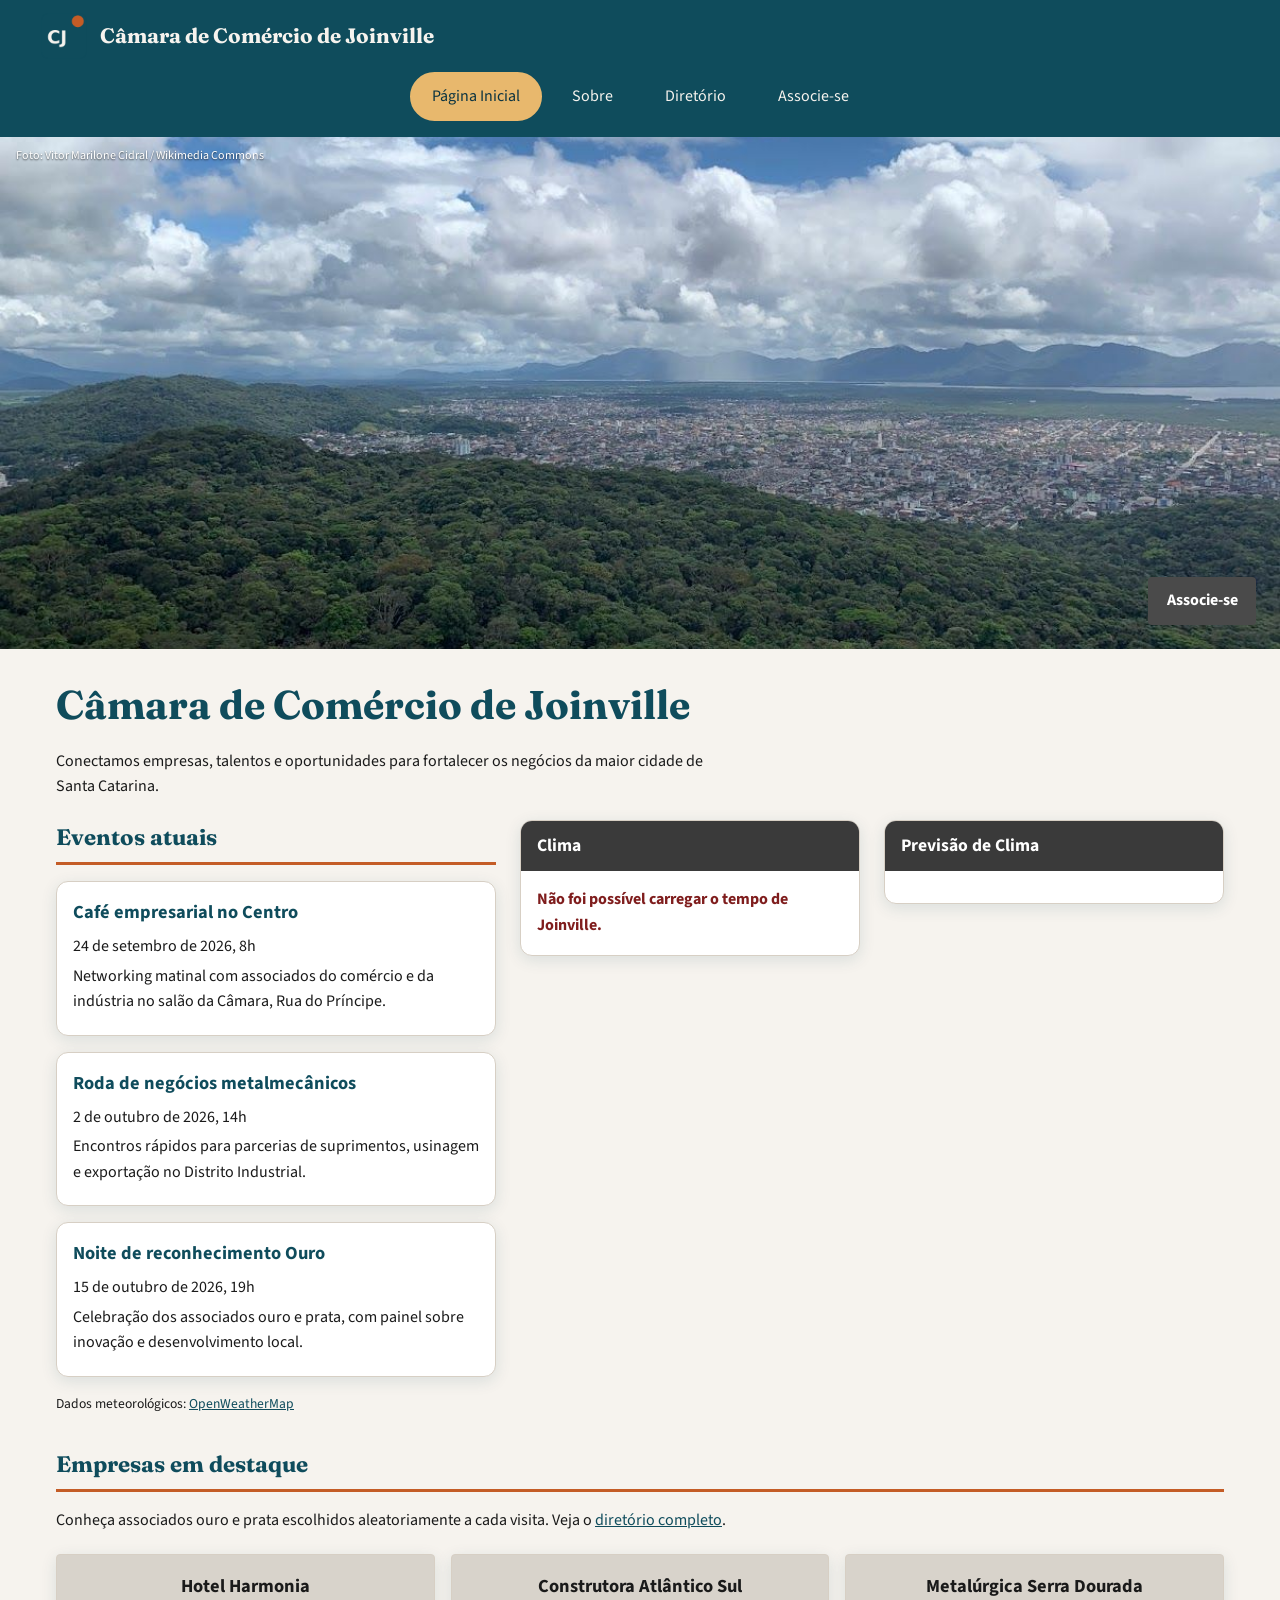
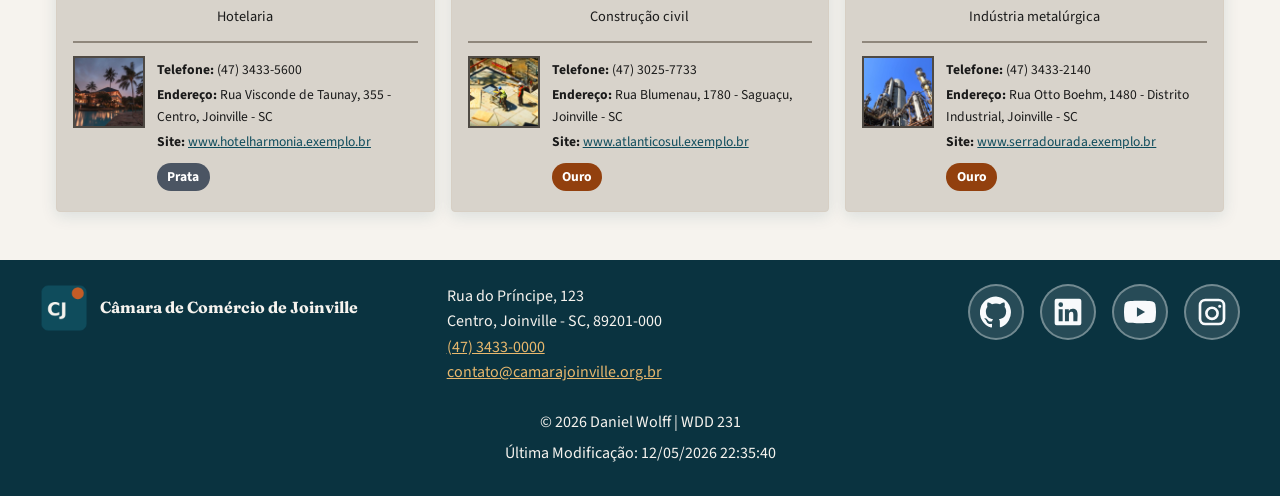
==== commit 383c06c9: "Update hero image and credit in index.html; enhance CSS for small screens with overflow-wrap propert" ====
--- a/camara/index.html
+++ b/camara/index.html
@@ -64,12 +64,12 @@
       <section class="heroi">
         <img
           src="imagens/heroi-joinville.jpg"
-          alt="Rua comercial de Joinville com lojas, uma árvore florida e carros estacionados"
-          width="1100"
-          height="499"
+          alt="Paisagem de Joinville vista do alto, com a mata, a cidade, os morros e a Baía da Babitonga"
+          width="1206"
+          height="536"
           fetchpriority="high"
         >
-        <p class="credito-foto">Foto: Nivaldo Cit Filho / Wikimedia Commons</p>
+        <p class="credito-foto">Foto: Vitor Marilone Cidral / Wikimedia Commons</p>
         <a class="botao-cta" href="associe-se.html">Associe-se</a>
       </section>
 
--- a/camara/estilos/telas-pequenas.css
+++ b/camara/estilos/telas-pequenas.css
@@ -387,6 +387,7 @@
 .heroi {
   position: relative;
   background-color: var(--cor-primaria);
+  color: var(--cor-texto-claro);
 }
 
 .heroi img {
@@ -591,6 +592,7 @@
 .destaque-dados p {
   margin: 0.2rem 0;
   font-size: 0.85rem;
+  overflow-wrap: anywhere;
 }
 
 .destaque-dados .nivel {
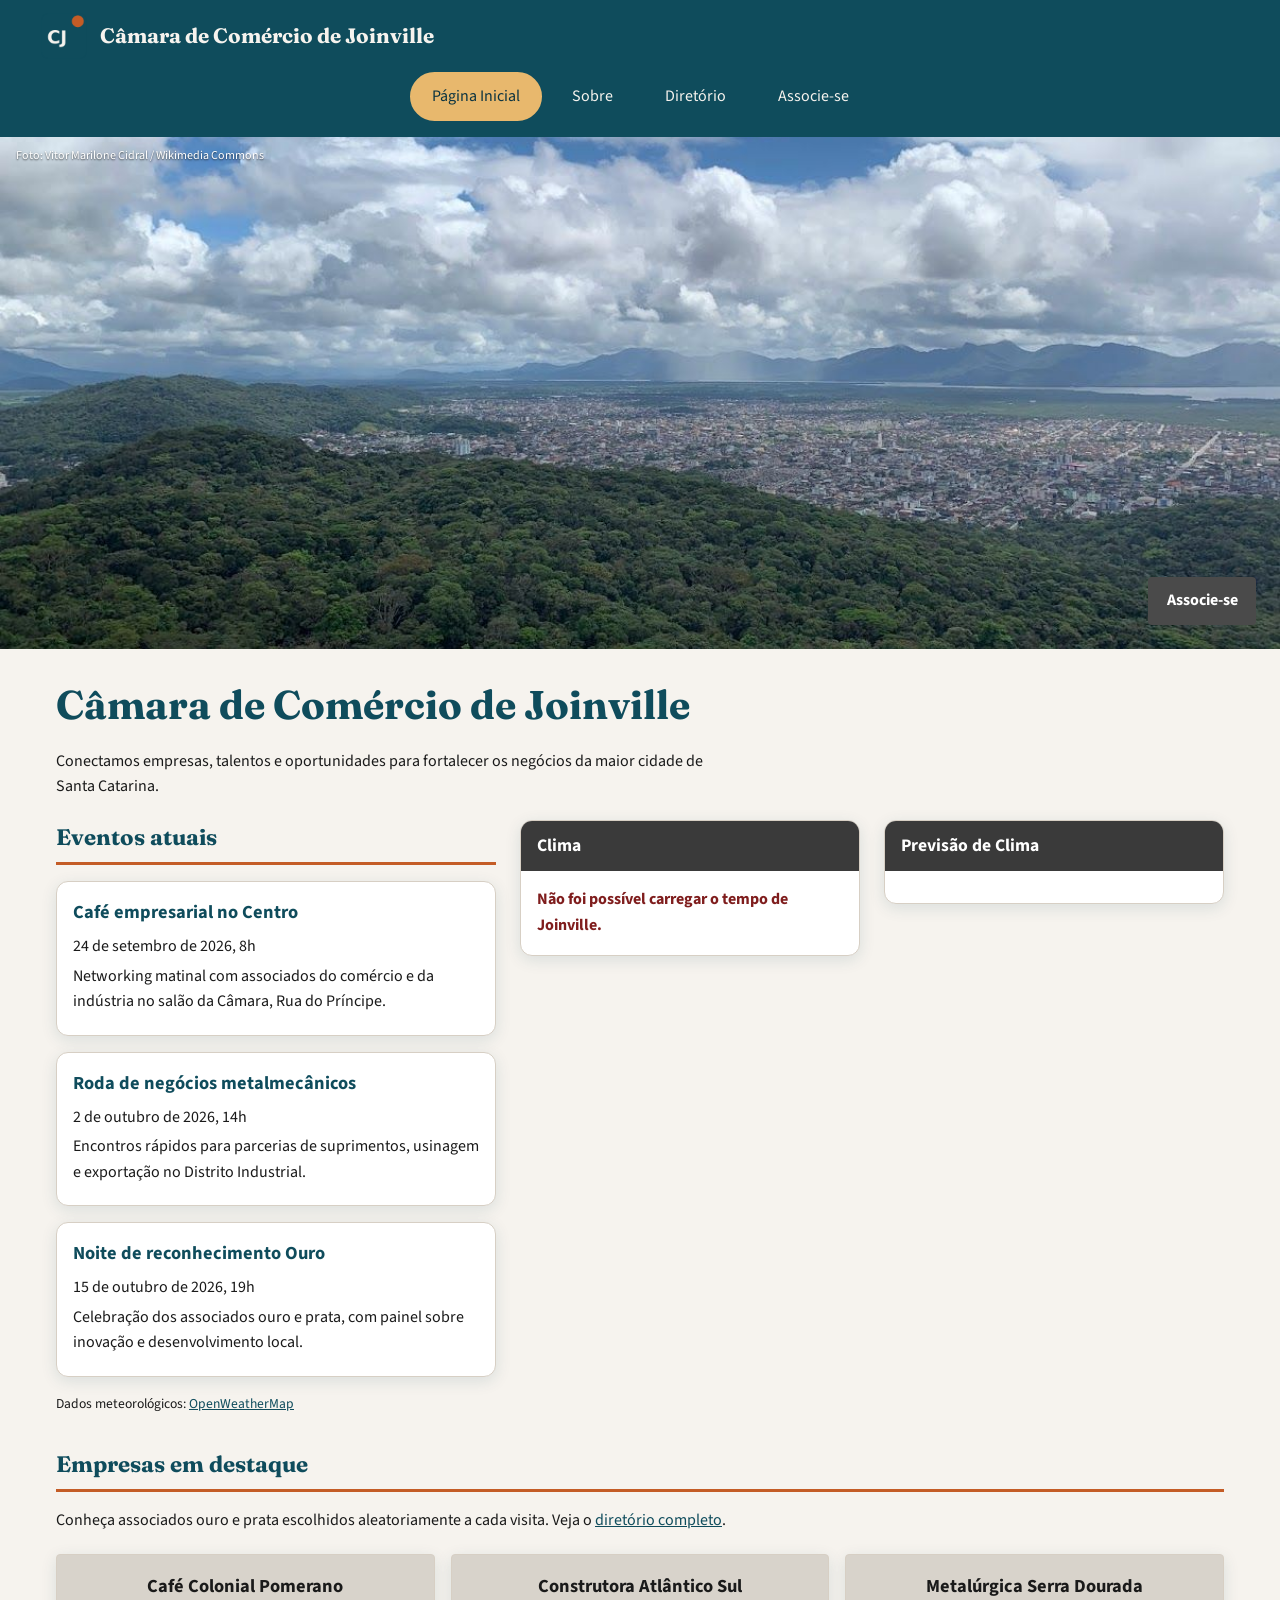
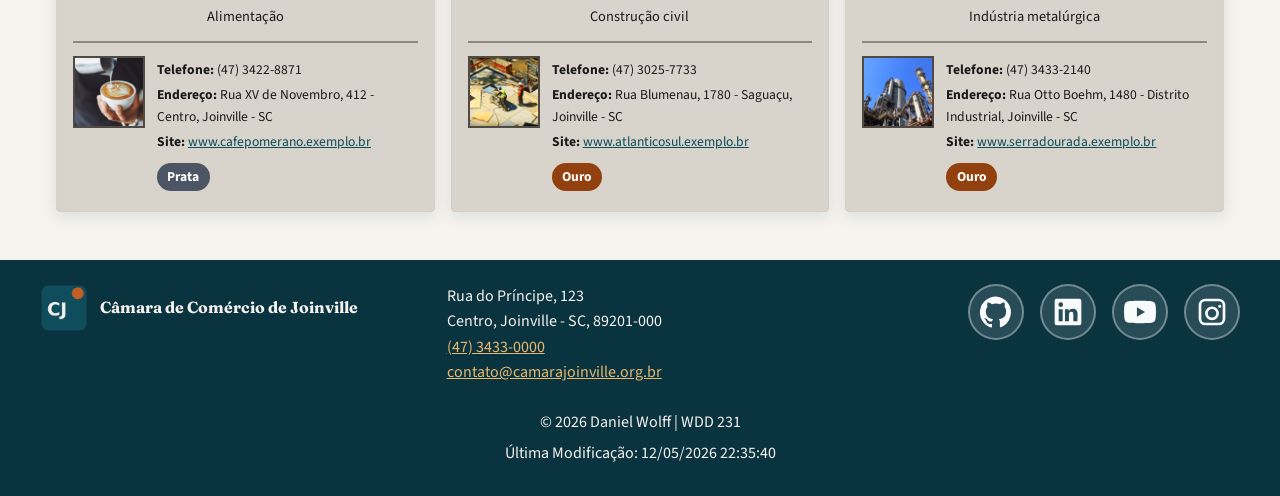
==== commit 3c3f2438: "Add chamber membership form page with dialogs and thank-you view. Implements the S04 association flo" ====
--- a/camara/index.html
+++ b/camara/index.html
@@ -55,7 +55,7 @@
           <li><a href="index.html" aria-current="page">Página Inicial</a></li>
           <li><a href="sobre.html">Sobre</a></li>
           <li><a href="diretorio.html">Diretório</a></li>
-          <li><a href="associe-se.html">Associe-se</a></li>
+          <li><a href="associacao.html">Associe-se</a></li>
         </ul>
       </nav>
     </header>
@@ -70,7 +70,7 @@
           fetchpriority="high"
         >
         <p class="credito-foto">Foto: Vitor Marilone Cidral / Wikimedia Commons</p>
-        <a class="botao-cta" href="associe-se.html">Associe-se</a>
+        <a class="botao-cta" href="associacao.html">Associe-se</a>
       </section>
 
       <div class="conteudo-inicio">
--- a/camara/estilos/telas-pequenas.css
+++ b/camara/estilos/telas-pequenas.css
@@ -598,3 +598,243 @@
 .destaque-dados .nivel {
   margin-top: 0.45rem;
 }
+
+.layout-associacao {
+  display: flex;
+  flex-direction: column;
+  gap: 2rem;
+}
+
+.formulario-associacao {
+  display: grid;
+  gap: 1rem;
+  background-color: var(--cor-cartao);
+  border: 1px solid var(--cor-borda);
+  border-radius: var(--raio);
+  box-shadow: var(--sombra);
+  padding: 1.25rem;
+}
+
+.formulario-associacao label {
+  display: grid;
+  gap: 0.35rem;
+  font-weight: 600;
+}
+
+.formulario-associacao input[type="text"],
+.formulario-associacao input[type="email"],
+.formulario-associacao input[type="tel"],
+.formulario-associacao textarea {
+  width: 100%;
+  padding: 0.7rem 0.75rem;
+  border: 1px solid var(--cor-borda);
+  border-radius: 0.5rem;
+  font: inherit;
+  color: var(--cor-texto);
+  background-color: #fff;
+}
+
+.formulario-associacao input:focus-visible,
+.formulario-associacao textarea:focus-visible,
+.formulario-associacao input[type="radio"]:focus-visible {
+  outline: 3px solid var(--cor-secundaria);
+  outline-offset: 2px;
+}
+
+.campo-niveis {
+  margin: 0;
+  padding: 1rem;
+  border: 1px solid var(--cor-borda);
+  border-radius: 0.5rem;
+}
+
+.campo-niveis legend {
+  font-weight: 700;
+  padding: 0 0.35rem;
+  color: var(--cor-primaria);
+}
+
+.campo-niveis label {
+  display: flex;
+  align-items: center;
+  gap: 0.55rem;
+  font-weight: 500;
+  margin: 0.45rem 0;
+}
+
+.campo-oculto {
+  position: absolute;
+  width: 1px;
+  height: 1px;
+  padding: 0;
+  margin: -1px;
+  overflow: hidden;
+  clip: rect(0, 0, 0, 0);
+  white-space: nowrap;
+  border: 0;
+}
+
+.formulario-associacao input[type="submit"] {
+  justify-self: start;
+  margin-top: 0.25rem;
+  padding: 0.8rem 1.35rem;
+  border: none;
+  border-radius: 0.5rem;
+  background-color: var(--cor-secundaria);
+  color: #fff;
+  font-weight: 700;
+  cursor: pointer;
+}
+
+.formulario-associacao input[type="submit"]:hover {
+  background-color: #a34b1f;
+}
+
+.grade-niveis {
+  display: grid;
+  grid-template-columns: 1fr;
+  gap: 1rem;
+}
+
+.cartao-nivel {
+  background-color: var(--cor-cartao);
+  border: 1px solid var(--cor-borda);
+  border-radius: var(--raio);
+  box-shadow: var(--sombra);
+  padding: 1.1rem;
+  opacity: 0;
+  transform: translateY(1rem);
+  animation: aparecer-cartao 0.7s ease-out forwards;
+}
+
+.cartao-nivel:nth-child(1) {
+  animation-delay: 0.1s;
+  border-top: 4px solid var(--cor-membro);
+}
+
+.cartao-nivel:nth-child(2) {
+  animation-delay: 0.25s;
+  border-top: 4px solid #b45309;
+}
+
+.cartao-nivel:nth-child(3) {
+  animation-delay: 0.4s;
+  border-top: 4px solid var(--cor-prata);
+}
+
+.cartao-nivel:nth-child(4) {
+  animation-delay: 0.55s;
+  border-top: 4px solid var(--cor-ouro);
+}
+
+.cartao-nivel h3 {
+  margin: 0 0 0.4rem;
+  color: var(--cor-primaria);
+  font-family: "Fraunces", Georgia, serif;
+}
+
+.cartao-nivel p {
+  margin: 0 0 0.85rem;
+}
+
+.link-modal {
+  font-weight: 700;
+  text-decoration: underline;
+  text-underline-offset: 0.15rem;
+}
+
+@keyframes aparecer-cartao {
+  from {
+    opacity: 0;
+    transform: translateY(1rem);
+  }
+
+  to {
+    opacity: 1;
+    transform: translateY(0);
+  }
+}
+
+@media (prefers-reduced-motion: reduce) {
+  .cartao-nivel {
+    opacity: 1;
+    transform: none;
+    animation: none;
+  }
+}
+
+.modal-nivel {
+  width: min(28rem, calc(100% - 2rem));
+  max-width: 100%;
+  border: none;
+  border-radius: var(--raio);
+  padding: 1.25rem 1.35rem;
+  box-shadow: 0 0.75rem 2rem rgba(15, 76, 92, 0.25);
+}
+
+.modal-nivel::backdrop {
+  background-color: rgba(10, 51, 64, 0.55);
+}
+
+.modal-nivel h2 {
+  margin-top: 0;
+}
+
+.modal-nivel ul {
+  margin: 0 0 1.25rem;
+  padding-left: 1.2rem;
+}
+
+.modal-nivel button {
+  padding: 0.55rem 1rem;
+  border: none;
+  border-radius: 0.5rem;
+  background-color: var(--cor-primaria);
+  color: #fff;
+  font-weight: 700;
+  cursor: pointer;
+}
+
+.resumo-pedido {
+  background-color: var(--cor-cartao);
+  border: 1px solid var(--cor-borda);
+  border-radius: var(--raio);
+  box-shadow: var(--sombra);
+  padding: 1.25rem;
+}
+
+.lista-dados {
+  margin: 0 0 1.25rem;
+  display: grid;
+  gap: 0.85rem;
+}
+
+.lista-dados div {
+  display: grid;
+  gap: 0.15rem;
+  padding-bottom: 0.75rem;
+  border-bottom: 1px solid var(--cor-borda);
+}
+
+.lista-dados dt {
+  font-weight: 700;
+  color: var(--cor-primaria);
+}
+
+.lista-dados dd {
+  margin: 0;
+}
+
+.botao-voltar {
+  display: inline-block;
+  padding: 0.7rem 1.15rem;
+  border-radius: 0.5rem;
+  background-color: var(--cor-primaria);
+  color: #fff;
+  font-weight: 700;
+  text-decoration: none;
+}
+
+.botao-voltar:hover {
+  background-color: var(--cor-primaria-escura);
+}
--- a/camara/estilos/maior.css
+++ b/camara/estilos/maior.css
@@ -81,6 +81,17 @@
   .grade-destaques {
     grid-template-columns: repeat(3, minmax(0, 1fr));
   }
+
+  .layout-associacao {
+    display: grid;
+    grid-template-columns: minmax(0, 1.2fr) minmax(0, 0.9fr);
+    align-items: start;
+    gap: 1.75rem;
+  }
+
+  .grade-niveis {
+    grid-template-columns: 1fr;
+  }
 }
 
 @media screen and (min-width: 64rem) {
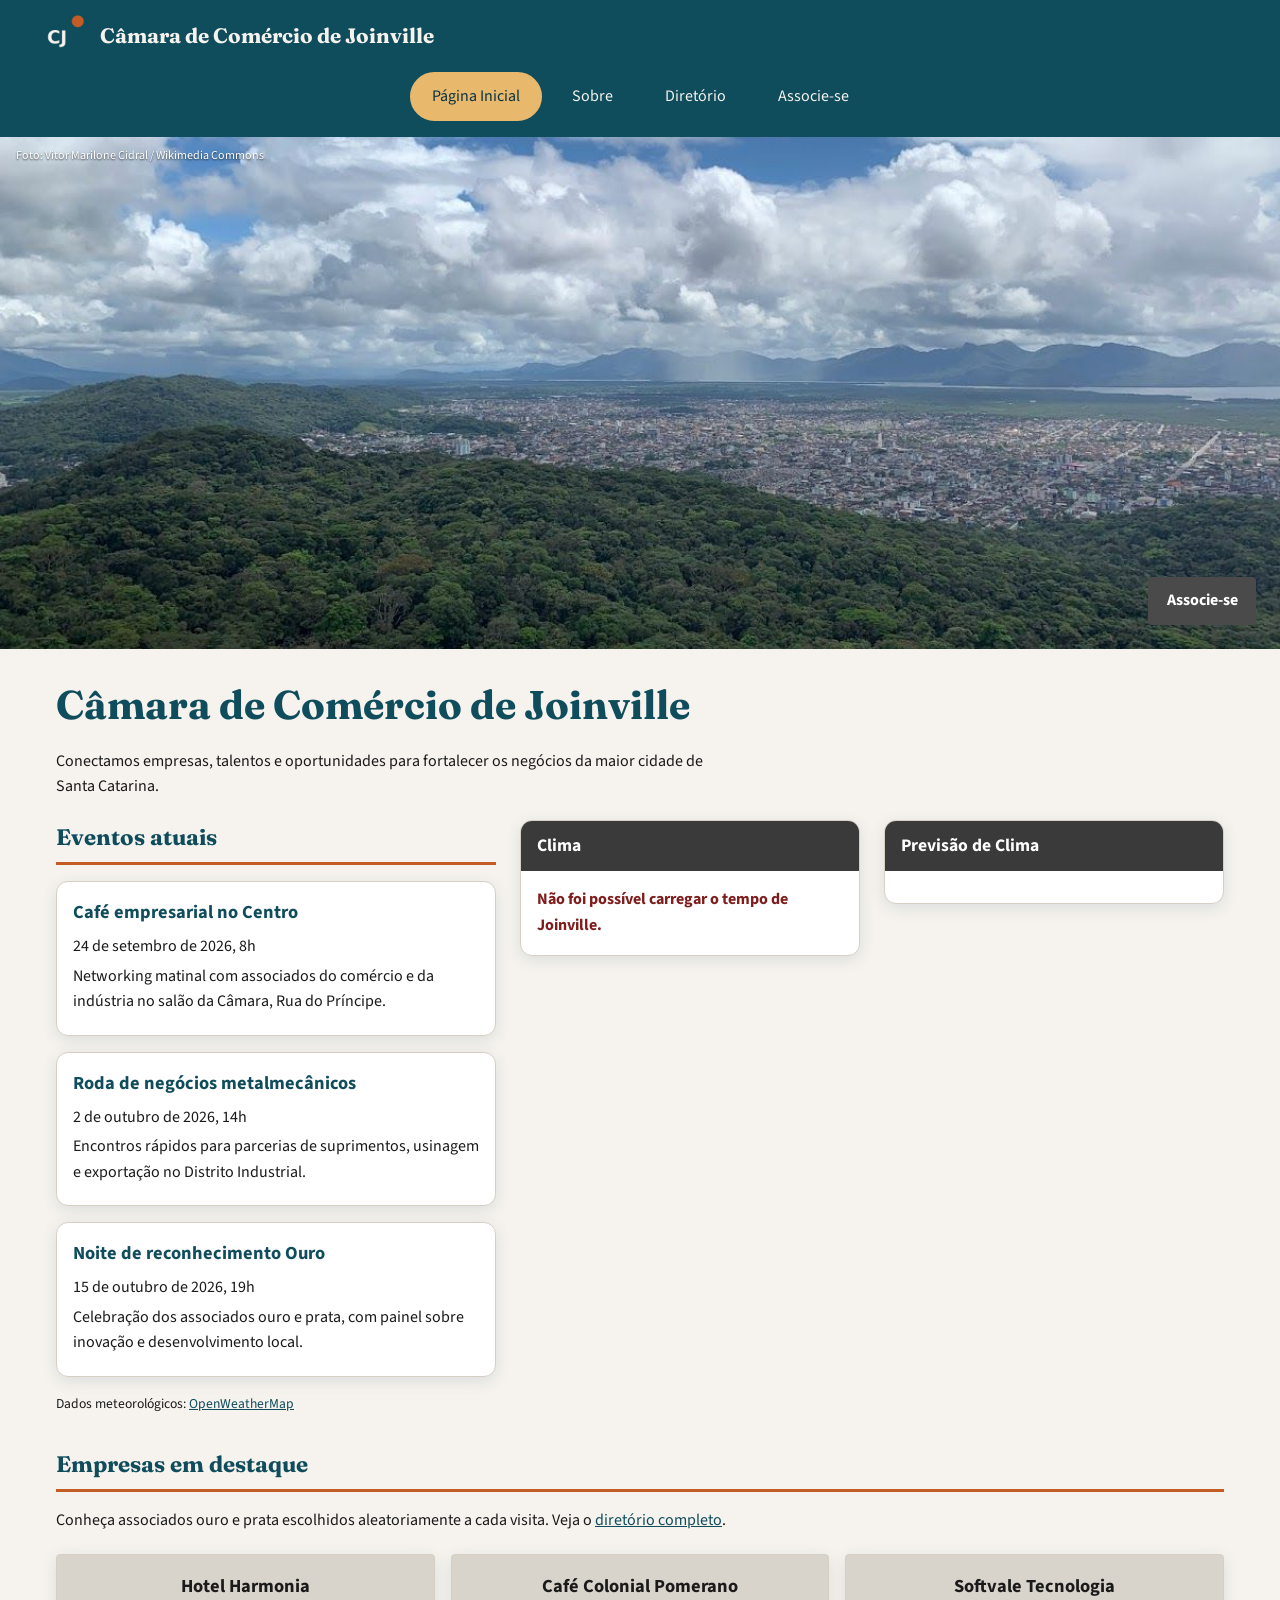
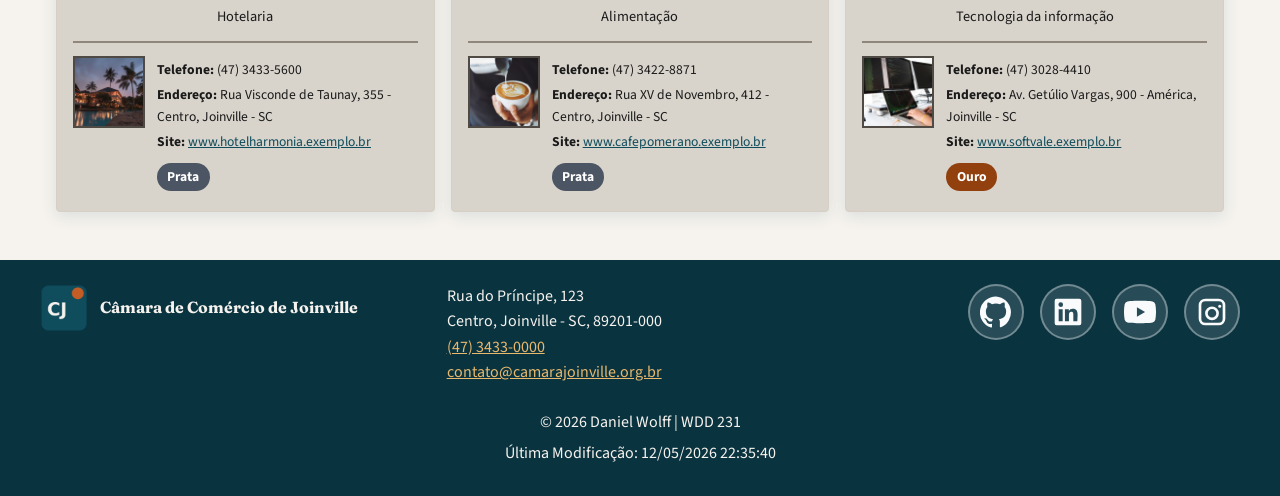
==== commit 7472b33f: "Load Google Fonts asynchronously to improve Lighthouse performance." ====
--- a/camara/index.html
+++ b/camara/index.html
@@ -20,9 +20,22 @@
     <link rel="preconnect" href="https://fonts.googleapis.com">
     <link rel="preconnect" href="https://fonts.gstatic.com" crossorigin>
     <link
-      href="https://fonts.googleapis.com/css2?family=Fraunces:opsz,wght@9..144,600;9..144,700&family=Source+Sans+3:wght@400;600;700&display=swap"
+      rel="preload"
+      as="style"
+      href="https://fonts.googleapis.com/css2?family=Fraunces:wght@600;700&family=Source+Sans+3:wght@400;600;700&display=swap"
+    >
+    <link
+      id="fontes-google"
       rel="stylesheet"
+      href="https://fonts.googleapis.com/css2?family=Fraunces:wght@600;700&family=Source+Sans+3:wght@400;600;700&display=swap"
+      media="print"
     >
+    <noscript>
+      <link
+        rel="stylesheet"
+        href="https://fonts.googleapis.com/css2?family=Fraunces:wght@600;700&family=Source+Sans+3:wght@400;600;700&display=swap"
+      >
+    </noscript>
     <link rel="stylesheet" href="estilos/normalize.css">
     <link rel="stylesheet" href="estilos/telas-pequenas.css">
     <link rel="stylesheet" href="estilos/maior.css">
--- a/camara/estilos/telas-pequenas.css
+++ b/camara/estilos/telas-pequenas.css
@@ -674,20 +674,23 @@
   border: 0;
 }
 
-.formulario-associacao input[type="submit"] {
+.formulario-associacao input[type="submit"],
+.formulario-associacao button[type="submit"] {
   justify-self: start;
   margin-top: 0.25rem;
   padding: 0.8rem 1.35rem;
   border: none;
   border-radius: 0.5rem;
-  background-color: var(--cor-secundaria);
+  background-color: #8f3f16;
   color: #fff;
+  font: inherit;
   font-weight: 700;
   cursor: pointer;
 }
 
-.formulario-associacao input[type="submit"]:hover {
-  background-color: #a34b1f;
+.formulario-associacao input[type="submit"]:hover,
+.formulario-associacao button[type="submit"]:hover {
+  background-color: #743313;
 }
 
 .grade-niveis {
